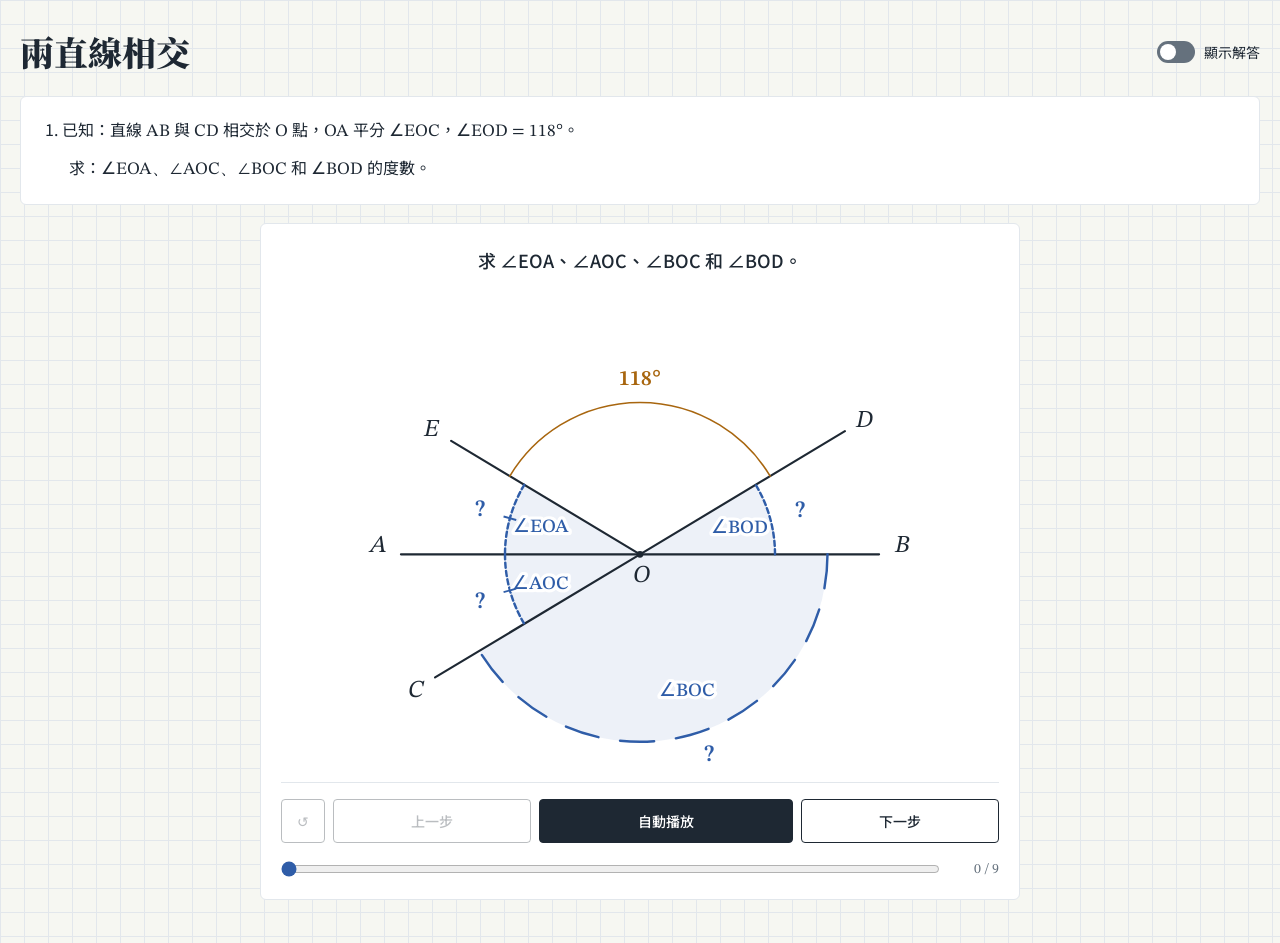
==== index.html @ e32dabe2 "Label target angles inside their arcs" ====
<!doctype html>
<html lang="zh-Hant" data-theme="light">
<head>
<meta charset="utf-8">
<meta name="viewport" content="width=device-width,initial-scale=1,viewport-fit=cover">
<meta name="description" content="初一幾何工作紙 7.1，第 1 題：角度推算與 T 字解同步動畫。">
<meta name="theme-color" content="#F6F7F2">
<title>兩直線相交｜第 1 題</title>
<link rel="preconnect" href="https://fonts.googleapis.com">
<link rel="preconnect" href="https://fonts.gstatic.com" crossorigin>
<link href="https://fonts.googleapis.com/css2?family=Noto+Sans+TC:wght@400;500;700&family=Noto+Serif+TC:wght@600;900&family=STIX+Two+Text:ital,wght@0,400;0,600;1,400&display=swap" rel="stylesheet">
<style>
:root{--paper:#F6F7F2;--grid:#E2E7EC;--card:#fff;--ink:#1E2833;--muted:#65717D;--blue:#2F5DA8;--blue-soft:#E3EBF7;--red:#C23B2A;--red-soft:#FBE6E2;--hi:#F3E07A;--amber:#A8660F;--serif:"Noto Serif TC","PMingLiU",serif;--sans:"Noto Sans TC","Microsoft JhengHei",sans-serif;--math:"STIX Two Text","Cambria Math","Times New Roman",serif}
*{box-sizing:border-box}body{margin:0;background-color:var(--paper);background-image:linear-gradient(var(--grid) 1px,transparent 1px),linear-gradient(90deg,var(--grid) 1px,transparent 1px);background-size:24px 24px;color:var(--ink);font:16px/1.75 var(--sans);padding:28px 20px 44px}.wrap{max-width:1320px;margin:auto}h1{font:900 clamp(25px,3vw,34px)/1.4 var(--serif);margin:0 0 20px}.problem{padding:18px 24px;margin-bottom:18px}.card{background:var(--card);border:1px solid var(--grid);border-radius:6px}.problem p{margin:0}.problem p+p{margin-top:6px;padding-left:1.5em}.math{font-family:var(--math);font-size:1.09em}.main{display:grid;grid-template-columns:minmax(0,1.16fr) minmax(0,1fr);gap:18px;align-items:start}.work{--proof-left:68.253968%;padding:19px 22px 24px;min-height:570px}h2{font:600 18px/1.5 var(--serif);position:relative;left:var(--proof-left);width:max-content;transform:translateX(-50%);text-align:center;margin:0;padding:0 0 7px}.proof{border-top:1px solid var(--ink)}.row{display:grid;grid-template-columns:minmax(0,var(--proof-left)) minmax(0,1fr);cursor:pointer;outline-offset:3px}.cell{padding:12px 10px;display:flex;gap:8px;align-items:baseline;min-width:0}.cell:first-child{border-right:1px solid var(--ink)}.cell:last-child{font-size:14px}.num{font-family:var(--math);color:var(--muted);flex:none;width:1.05em}.row.active{background:var(--blue-soft);color:var(--blue)}.row.active .num{color:var(--blue)}.row:hover{background:#F1F5FB}.formula{font:19px/1.95 var(--math);min-width:0}.continuation{display:block;padding-left:3.8em;text-indent:-.8em}.known{font:15px/1.85 var(--sans)}.frac{display:inline-flex;flex-direction:column;vertical-align:middle;align-items:center;font:16px/1.08 var(--math);margin:0 .14em;position:relative;top:-1px}.frac span{padding:0 .16em}.frac span:first-child{border-bottom:1.2px solid;padding-bottom:2px}.frac span:last-child{padding-top:2px}.answer{display:flex;justify-content:flex-end;margin:26px 0 0;min-height:74px}.answer span{border:2px solid var(--red);border-radius:3px;padding:8px 13px;color:var(--red);font:20px/1.75 var(--math);background:linear-gradient(transparent 52%,#F3E07A66 52%)}[hidden]{display:none!important}.new{animation:write .55s both}@keyframes write{from{opacity:0;transform:translateY(5px)}to{opacity:1;transform:translateY(0)}}.stage{position:sticky;top:16px;padding:10px 18px 18px;container-type:inline-size;container-name:animation}.figure{position:relative}svg{display:block;width:100%;height:auto;overflow:visible}.axis{fill:none;stroke:var(--ink);stroke-width:2.3;stroke-linecap:round}.point{fill:var(--ink)}.letter{font:italic 26px var(--math);fill:var(--ink);text-anchor:middle}.angle{fill:none;stroke:var(--blue);stroke-width:2.4;stroke-linecap:round;stroke-dasharray:1 1;stroke-dashoffset:0;transition:opacity .3s}.angle.enter{animation:draw .85s ease-out both}@keyframes draw{from{stroke-dashoffset:1}to{stroke-dashoffset:0}}.known-arc{stroke:var(--amber);stroke-width:1.7}.sector{fill:var(--blue);opacity:.085}.sector.final{fill:var(--red)}.highlight-ray{stroke:var(--blue);stroke-width:3.3;stroke-linecap:round;fill:none;animation:write .4s both}.angle-label{font:600 25px var(--math);fill:var(--blue);text-anchor:middle;paint-order:stroke;stroke:var(--card);stroke-width:7;stroke-linejoin:round}.angle-label.known-label{font-size:23px;fill:var(--amber)}.final-angle{stroke:var(--red)}.final-label{fill:var(--red)}.tick{stroke:var(--blue);stroke-width:2}.controls{border-top:1px solid var(--grid);padding-top:16px;display:grid;grid-template-columns:44px minmax(0,1fr) minmax(0,1.28fr) minmax(0,1fr);gap:8px}button{font:500 14px var(--sans);padding:9px 7px;min-height:44px;border:1px solid var(--ink);background:transparent;color:var(--ink);border-radius:4px;cursor:pointer;transition:background .15s,transform .15s}button:hover:not(:disabled){background:var(--blue-soft);transform:translateY(-1px)}button:active:not(:disabled){transform:translateY(1px)}button.primary{background:var(--ink);color:white}button.primary:hover{background:var(--blue)}button:disabled{opacity:.3;cursor:default}button:focus-visible,input:focus-visible,.row:focus-visible{outline:2px solid var(--blue);outline-offset:3px}.scrub{display:flex;align-items:center;gap:14px;margin-top:14px}input[type=range]{flex:1;min-width:0;height:24px;margin:0;accent-color:var(--blue);cursor:pointer}.count{font:14px var(--math);color:var(--muted);min-width:3.2em;text-align:right;font-variant-numeric:tabular-nums}.skip{position:fixed;top:-80px;background:white;color:var(--ink);padding:10px;z-index:3}.skip:focus{top:4px}noscript p{color:var(--red)}
@media(min-width:1100px){.formula{font-size:20px}.work{min-height:590px}.stage{padding-inline:20px}}
@media(max-width:1000px) and (min-width:761px){.main{grid-template-columns:1fr 1fr}.work{padding-inline:12px}.formula{font-size:17px}.cell{padding-inline:6px;gap:5px}.cell:last-child{font-size:13px}.work{--proof-left:65.517241%}.known{font-size:13px}}
@media(max-width:760px){body{padding:20px 12px 30px}h1{margin-bottom:14px}.problem{padding:14px 16px;font-size:14px}.problem p+p{padding-left:0}.main{grid-template-columns:1fr;gap:14px}.stage{position:static;grid-row:1;padding:4px 14px 16px}.figure{max-width:520px;margin:auto}.work{min-height:0;padding:17px 12px 24px}.formula{font-size:18px}.known{font-size:14px}.cell{padding:11px 7px;gap:5px}.cell:last-child{font-size:13px}.work{--proof-left:66.666667%}.answer{margin-top:22px}.answer span{font-size:19px}button{font-size:13px;padding-inline:3px}.continuation{padding-left:2.9em}.frac{font-size:15px}}
@media(max-width:359px){.formula{font-size:16px}.known{font-size:12px}.cell:last-child{font-size:12px}.answer span{font-size:17px}.work{--proof-left:65.517241%}}
.work{min-height:0}.formula{line-height:1.65}.continuation{padding-left:3em;text-indent:0}.known{display:block}.cell{padding-block:10px}.result{white-space:nowrap}
@media(max-width:1000px){.result{display:block}}
@media(max-width:359px){.continuation{padding-left:2em}.formula{font-size:15px}.frac{font-size:13px}.work{--proof-left:68.75%}.answer span{font-size:15px}}
.page-head{display:flex;justify-content:space-between;align-items:center;gap:16px;margin-bottom:20px}.page-head h1{margin:0}.solution-switch{display:inline-flex;align-items:center;gap:9px;min-height:44px;cursor:pointer;white-space:nowrap;font-size:14px}.solution-switch input{position:absolute;width:1px;height:1px;opacity:0}.switch-track{width:38px;height:22px;border-radius:12px;background:var(--muted);position:relative;transition:background .2s}.switch-track::after{content:'';position:absolute;top:3px;left:3px;width:16px;height:16px;border-radius:50%;background:white;transition:transform .2s}.solution-switch input:checked+.switch-track{background:var(--blue)}.solution-switch input:checked+.switch-track::after{transform:translateX(16px)}.solution-switch input:focus-visible+.switch-track{outline:2px solid var(--blue);outline-offset:4px}.main[data-solution="false"]{grid-template-columns:minmax(0,760px);justify-content:center}.main[data-solution="false"] .stage{position:static;grid-row:auto}.main[data-solution="false"] .figure{max-width:600px;margin-inline:auto}.thought{font-size:18px;font-weight:500;min-height:3.2em;margin:12px 5px 0;text-align:center;text-wrap:balance;line-height:1.6}.relation{fill:none;stroke:var(--blue);stroke-width:1.8;stroke-dasharray:6 5;animation:write .5s both}
@media(max-width:760px){.page-head{margin-bottom:14px;gap:10px}.solution-switch{font-size:13px}.thought{font-size:16px;margin-top:14px}}
.controls button{min-width:0;white-space:nowrap}.target-angle{stroke-dasharray:.07 .045;stroke-width:2.6}.goal-name{font-size:20px;font-weight:500}
@container animation (max-width:420px){.controls{gap:6px}.controls button{font-size:13px;padding-inline:3px}}
@media(prefers-reduced-motion:reduce){*,*::before,*::after{animation:none!important;transition:none!important;scroll-behavior:auto!important}}
</style>
</head>
<body>
<a class="skip" href="#demo">跳到解答</a>
<div class="wrap">
<header class="page-head"><h1>兩直線相交</h1><label class="solution-switch"><input id="show-solution" type="checkbox" role="switch" aria-controls="solution"><span class="switch-track" aria-hidden="true"></span><span>顯示解答</span></label></header>
<section class="card problem" aria-label="第 1 題">
<p>1. 已知：直線 <span class="math">AB</span> 與 <span class="math">CD</span> 相交於 <span class="math">O</span> 點，<span class="math">OA</span> 平分 <span class="math">∠EOC</span>，<span class="math">∠EOD = 118°</span>。</p>
<p>求：<span class="math">∠EOA、∠AOC、∠BOC</span> 和 <span class="math">∠BOD</span> 的度數。</p>
</section>
<main class="main" id="demo" data-solution="false">
<section class="card work" id="solution" aria-labelledby="solution-title" hidden>
<h2 id="solution-title">解</h2>
<div class="proof" id="proof"></div>
<div class="answer" id="answer" hidden><span>∴ ∠EOA = ∠AOC = ∠BOD = 31°，<br>　∠BOC = 149°。</span></div>
<noscript><p>請開啟 JavaScript 以播放逐步解答。</p></noscript>
</section>
<section class="card stage" aria-label="角度動畫">
<p class="thought" id="thought">求 ∠EOA、∠AOC、∠BOC 和 ∠BOD。</p>
<div class="figure"><svg id="figure" viewBox="0 0 640 510" role="img" aria-labelledby="figure-title figure-desc"><title id="figure-title">直線 AB 與 CD 相交於 O</title><desc id="figure-desc">OA 平分左方的角 EOC。上方角 EOD 為 118 度。</desc><g id="shades"></g><g id="axes"></g><g id="rays"></g><g id="arcs"></g><g id="labels"></g></svg></div>
<div class="controls">
<button id="reset" aria-label="重新開始" title="重新開始">↺</button>
<button id="prev">上一步</button>
<button id="play" class="primary">自動播放</button>
<button id="next">下一步</button>
</div>
<div class="scrub"><input id="range" type="range" min="0" max="9" value="0" step="1" aria-label="解答步驟"><output class="count" id="count" for="range">0 / 9</output></div>
<div id="announce" role="status" aria-live="polite" style="position:absolute;width:1px;height:1px;overflow:hidden;clip-path:inset(50%)"></div>
</section>
</main>
</div>
<script>
(()=>{
'use strict';
const $=id=>document.getElementById(id);
const half='<span class="frac" role="math" aria-label="二分之一"><span>1</span><span>2</span></span>';
const rows=[
{at:0,target:0,reason:'已知',base:'<span class="known">AB、CD 相交於 O，<br>OA 平分 ∠EOC，∠EOD = 118°。</span>'},
{at:1,target:2,reason:'平角定義、角的差',base:'∠EOC = 180° − ∠EOD',calc:2,extra:'<span class="continuation">= 180° − 118°<span class="result"> = 62°</span></span>'},
{at:3,target:4,reason:'平分定義',base:`∠EOA = ∠AOC<br><span class="continuation">= ${half}∠EOC</span>`,calc:4,extra:`<span class="continuation">= ${half}× 62° = 31°</span>`},
{at:5,target:6,reason:'平角定義、角的差',base:'∠BOC = 180° − ∠AOC',calc:6,extra:'<span class="continuation">= 180° − 31°<span class="result"> = 149°</span></span>'},
{at:7,target:8,reason:'對頂角相等',base:'∠BOD = ∠AOC',calc:8,extra:'<span class="continuation">= 31°</span>'}
];
const announcements=['求 ∠EOA、∠AOC、∠BOC 和 ∠BOD 的度數。','角 EOC 等於 180 度減角 EOD。','角 EOC 等於 62 度。','OA 平分角 EOC，角 EOA 與角 AOC 都是角 EOC 的一半。','角 EOA 與角 AOC 均為 31 度。','角 BOC 等於 180 度減角 AOC。','角 BOC 為 149 度。','角 BOD 與角 AOC 是對頂角，兩角相等。','角 BOD 為 31 度。','所以角 EOA、角 AOC、角 BOD 均為 31 度，角 BOC 為 149 度。'];
const thoughts=['求 ∠EOA、∠AOC、∠BOC 和 ∠BOD。','∠EOC 與 ∠EOD 組成平角。','由平角扣去已知角，求 ∠EOC。','OA 平分 ∠EOC。','把 ∠EOC 平分，得到 ∠EOA 和 ∠AOC。','∠BOC 與 ∠AOC 組成平角。','由平角扣去 ∠AOC，求 ∠BOC。','∠BOD 與 ∠AOC 是對頂角。','利用對頂角相等，求 ∠BOD。','回看四個所求的角。'];
let step=0,timer=null,previousStep=-1,showSolution=false;
const NS='http://www.w3.org/2000/svg',cx=320,cy=267;
function el(tag,attrs,text){const e=document.createElementNS(NS,tag);for(const [k,v] of Object.entries(attrs))e.setAttribute(k,v);if(text!==undefined)e.textContent=text;return e;}
function pos(a,r){const t=a*Math.PI/180;return[cx+r*Math.cos(t),cy-r*Math.sin(t)];}
function arc(a,b,r){const p=pos(a,r),q=pos(b,r);return `M ${p} A ${r} ${r} 0 ${Math.abs(b-a)>180?1:0} ${b>a?0:1} ${q}`;}
function sector(a,b,r){return `M ${cx} ${cy} L ${pos(a,r)} A ${r} ${r} 0 ${Math.abs(b-a)>180?1:0} ${b>a?0:1} ${pos(b,r)} Z`;}
const points={A:180,B:0,C:211,D:31,E:149};
function init(){
 for(const [name,a] of Object.entries(points)){
  const p=pos(a,name==='E'?235:255);
  $('axes').append(el('path',{d:`M ${cx} ${cy} L ${p}`,class:'axis'}));
  let [x,y]=pos(a,name==='E'?260:279);
  if(name==='A'||name==='B')y-=10;
  $('labels').append(el('text',{x,y:y+8,class:'letter'},name));
 }
 $('labels').append(el('circle',{cx,cy,r:3.6,class:'point'}),el('text',{x:cx+2,y:cy+29,class:'letter'},'O'));
}
function angle(key,a,b,r,label,options={}){
 if(options.goal)label='?';
 else if(!showSolution&&!options.known&&label)label='?';
 const path=el('path',{d:arc(a,b,r),class:`angle ${options.known?'known-arc ':''}${options.final?'final-angle ':''}${options.goal?'target-angle ':''}${options.enter?'enter':''}`,pathLength:1,'data-angle-name':key});
 $('arcs').append(path);
 if(options.goal){const [x,y]=pos(options.labelAngle??((a+b)/2),options.nameR??110);$('arcs').append(el('text',{x,y:y+7,class:'angle-label goal-name'},`∠${key}`));}
 if(label){const [x,y]=pos(options.labelAngle??((a+b)/2),options.labelR??r+25);$('arcs').append(el('text',{x,y:y+8,class:`angle-label ${options.known?'known-label ':''}${options.goal?'goal-label ':''}${options.final?'final-label':''}`},label));}
}
function shade(a,b,r,final=false){$('shades').append(el('path',{d:sector(a,b,r),class:'sector'+(final?' final':''),'data-angle':`${a},${b}`}));}
function ray(a){$('rays').append(el('path',{d:`M ${cx} ${cy} L ${pos(a,255)}`,class:'highlight-ray'}));}
function tick(a,r=84){const p=pos(a,r-7),q=pos(a,r+7);$('arcs').append(el('path',{d:`M ${p} L ${q}`,class:'tick'}));}
function draw(){
 for(const id of ['shades','rays','arcs'])$(id).replaceChildren();
 const fresh=step!==previousStep;
 angle('known',31,149,162,'118°',{known:true,labelR:189});
 if(step===0){
  angle('EOA',149,180,144,'?',{goal:true,enter:fresh,labelR:177,labelAngle:164});
  angle('AOC',180,211,144,'?',{goal:true,enter:fresh,labelR:177,labelAngle:196});
  angle('BOC',0,-149,200,'?',{goal:true,enter:fresh,labelAngle:-71,labelR:225,nameR:153});
  angle('BOD',0,31,144,'?',{goal:true,enter:fresh,labelR:177});
  shade(149,211,144);shade(0,31,144);shade(0,-149,200);tick(164.5,144);tick(195.5,144);
 }
 if(step===1||step===2){shade(149,211,132);ray(31);ray(211);angle('eoc',149,211,134,step===1?'?':'62°',{enter:fresh,labelAngle:180,labelR:169});}
 if(step>=3){
  const final=step===9;
  angle('eoa',149,180,84,step===3?'?':'31°',{enter:fresh&&(step===3||step===4),final,labelR:119,labelAngle:164});
  angle('aoc',180,211,84,step===3?'?':'31°',{enter:fresh&&(step===3||step===4),final,labelR:119,labelAngle:196});
  tick(164.5);tick(195.5);
  if(step===3||step===4){shade(149,180,85);shade(180,211,85);ray(180);}
 }
 if(step>=5){angle('boc',0,-149,119,step===5?'?':'149°',{enter:fresh&&(step===5||step===6),final:step===9,labelAngle:-71,labelR:154});if(step===5||step===6){shade(0,-149,118);ray(0);ray(180);}}
 if(step>=7){angle('bod',0,31,84,step===7?'?':'31°',{enter:fresh&&(step===7||step===8),final:step===9,labelR:124});if(step===7||step===8){shade(0,31,84);shade(180,211,84);}}
 if(step===9){shade(149,211,84,true);shade(0,31,84,true);shade(0,-149,119,true);}
 if(!showSolution){
  if(step===1||step===2){shade(31,149,132);$('arcs').append(el('path',{d:arc(31,211,143),class:'relation'}));}
  if(step===5||step===6){shade(180,211,118);$('arcs').append(el('path',{d:arc(0,-180,133),class:'relation'}));}
 }
 $('figure-desc').textContent=showSolution?announcements[step]:thoughts[step];
}
function render(){
 const spoken=showSolution?announcements[step]:thoughts[step];
 $('solution').hidden=!showSolution;
 $('demo').setAttribute('data-solution',String(showSolution));
 $('show-solution').checked=showSolution;
 $('thought').hidden=showSolution&&step!==0;
 $('thought').textContent=thoughts[step];
 const active=rows.findLastIndex(r=>step>=r.at);
 $('proof').innerHTML=showSolution?rows.map((r,i)=>step<r.at?'':`<div class="row ${i===active&&step<9?'active':''}" role="button" tabindex="0" aria-label="查看第 ${i+1} 步：${r.reason}" data-to="${r.target}"><div class="cell"><span class="num">${i+1}.</span><div class="formula">${r.base}${r.calc!==undefined&&step>=r.calc?r.extra:''}</div></div><div class="cell"><span class="num">${i+1}.</span><span>${r.reason}</span></div></div>`).join(''):'';
 if(showSolution&&step>previousStep){const row=$('proof').children[active];if(row&&rows[active].at===step)row.classList.add('new');}
 $('answer').hidden=!showSolution||step!==9;
 if(showSolution&&step===9&&previousStep!==9)$('answer').classList.add('new');
 $('range').value=step;$('count').textContent=`${step} / 9`;
 $('range').setAttribute('aria-valuetext',spoken);
 $('prev').disabled=step===0;$('next').disabled=step===9;$('reset').disabled=step===0&&!timer;
 $('announce').textContent=spoken;
 if(!timer)$('play').textContent=step===9?'重新播放':'自動播放';
 draw();previousStep=step;
}
function pause(){clearTimeout(timer);timer=null;$('play').textContent=step===9?'重新播放':'自動播放';$('play').setAttribute('aria-pressed','false');}
function go(n){pause();step=Math.max(0,Math.min(9,n));render();$('play').textContent=step===9?'重新播放':'自動播放';}
function advance(){if(step>=9){pause();render();return;}step++;render();if(step===9){pause();render();return;}timer=setTimeout(advance,step===3||step===5?3200:2700);}
 $('next').onclick=()=>go(step+1);$('prev').onclick=()=>go(step-1);$('reset').onclick=()=>go(0);$('range').oninput=e=>go(Number(e.target.value));
 $('show-solution').onchange=e=>{pause();showSolution=e.target.checked;render();};
 $('play').onclick=()=>{if(timer){pause();render();return;}if(step===9){step=0;render();}$('play').textContent='暫停';$('play').setAttribute('aria-pressed','true');timer=setTimeout(advance,1800);$('reset').disabled=false;};
 $('proof').addEventListener('click',e=>{const row=e.target.closest('[data-to]');if(row)go(Number(row.dataset.to));});
 $('proof').addEventListener('keydown',e=>{if(e.key==='Enter'||e.key===' '){const row=e.target.closest('[data-to]');if(row){e.preventDefault();go(Number(row.dataset.to));}}});
 document.addEventListener('keydown',e=>{if(e.target.matches('input,button,[role="button"]'))return;if(e.key==='ArrowRight'){e.preventDefault();go(step+1);}if(e.key==='ArrowLeft'){e.preventDefault();go(step-1);}});
 document.addEventListener('visibilitychange',()=>{if(document.hidden){pause();render();}});
 // A URL fragment reopens the chosen animation position when reviewing a specific step.
 const requested=Number(location.hash.replace('#step=',''));if(Number.isInteger(requested)&&requested>=0&&requested<=9)step=requested;
 // Each question opens with its solution concealed; this preference is never persisted.
 init();render();$('play').setAttribute('aria-pressed','false');
})();
</script>
</body>
</html>
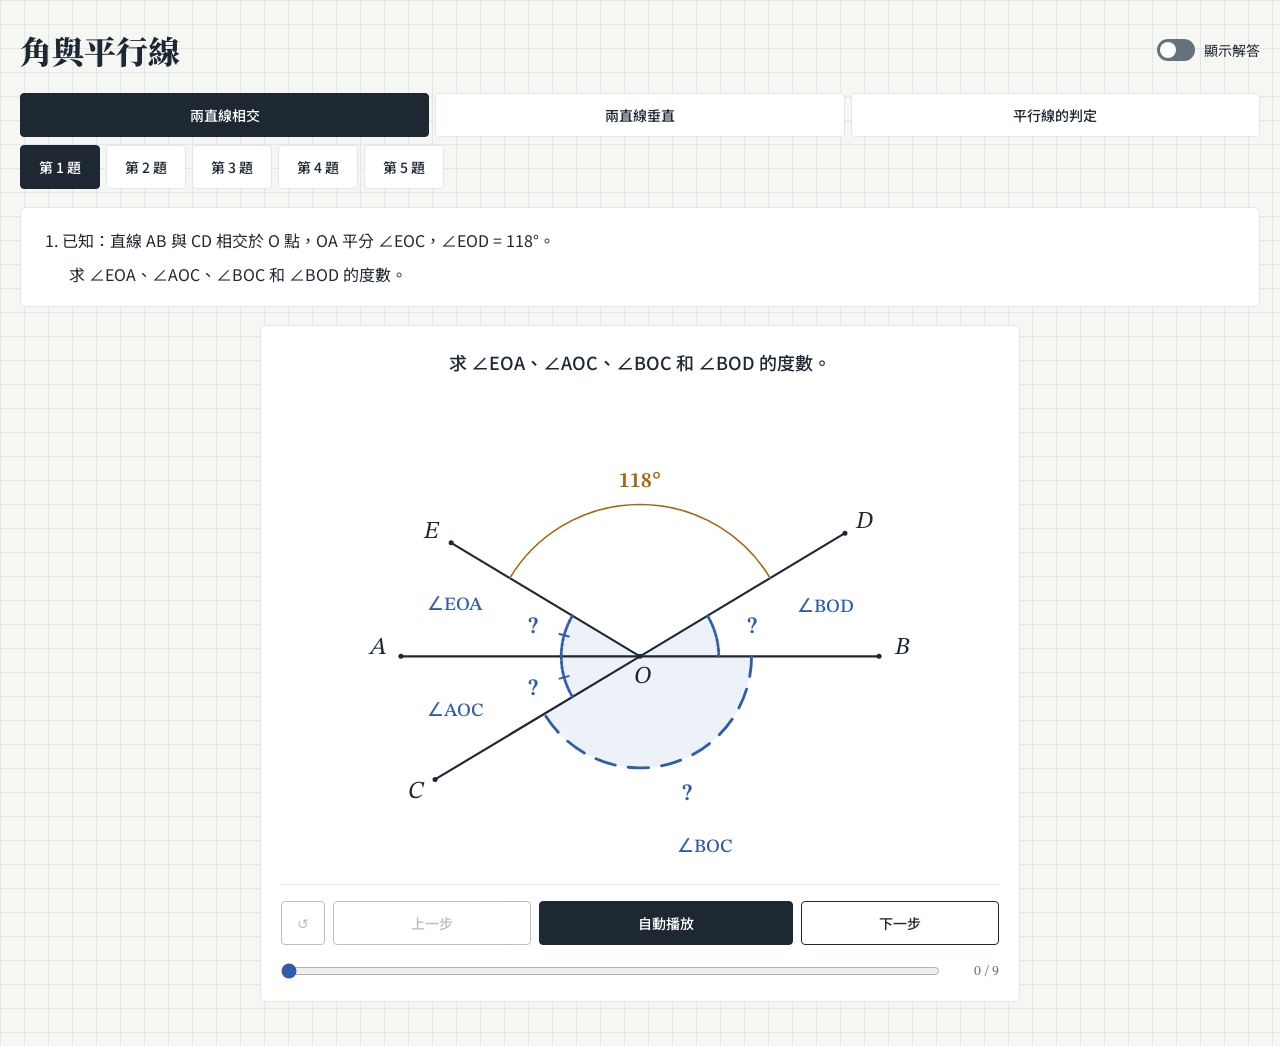
==== commit cf128468: "Complete all worksheet angle and parallel-line lessons" ====
--- a/index.html
+++ b/index.html
@@ -1,164 +1,38 @@
 <!doctype html>
-<html lang="zh-Hant" data-theme="light">
+<html lang="zh-Hant">
 <head>
 <meta charset="utf-8">
 <meta name="viewport" content="width=device-width,initial-scale=1,viewport-fit=cover">
-<meta name="description" content="初一幾何工作紙 7.1，第 1 題：角度推算與 T 字解同步動畫。">
+<meta name="description" content="初一幾何工作紙 7.1–7.2：14 題角度推算及證明，思路動畫與 T 字解同步。">
 <meta name="theme-color" content="#F6F7F2">
-<title>兩直線相交｜第 1 題</title>
+<title>角與平行線｜幾何工作紙 7.1–7.2</title>
 <link rel="preconnect" href="https://fonts.googleapis.com">
 <link rel="preconnect" href="https://fonts.gstatic.com" crossorigin>
 <link href="https://fonts.googleapis.com/css2?family=Noto+Sans+TC:wght@400;500;700&family=Noto+Serif+TC:wght@600;900&family=STIX+Two+Text:ital,wght@0,400;0,600;1,400&display=swap" rel="stylesheet">
-<style>
-:root{--paper:#F6F7F2;--grid:#E2E7EC;--card:#fff;--ink:#1E2833;--muted:#65717D;--blue:#2F5DA8;--blue-soft:#E3EBF7;--red:#C23B2A;--red-soft:#FBE6E2;--hi:#F3E07A;--amber:#A8660F;--serif:"Noto Serif TC","PMingLiU",serif;--sans:"Noto Sans TC","Microsoft JhengHei",sans-serif;--math:"STIX Two Text","Cambria Math","Times New Roman",serif}
-*{box-sizing:border-box}body{margin:0;background-color:var(--paper);background-image:linear-gradient(var(--grid) 1px,transparent 1px),linear-gradient(90deg,var(--grid) 1px,transparent 1px);background-size:24px 24px;color:var(--ink);font:16px/1.75 var(--sans);padding:28px 20px 44px}.wrap{max-width:1320px;margin:auto}h1{font:900 clamp(25px,3vw,34px)/1.4 var(--serif);margin:0 0 20px}.problem{padding:18px 24px;margin-bottom:18px}.card{background:var(--card);border:1px solid var(--grid);border-radius:6px}.problem p{margin:0}.problem p+p{margin-top:6px;padding-left:1.5em}.math{font-family:var(--math);font-size:1.09em}.main{display:grid;grid-template-columns:minmax(0,1.16fr) minmax(0,1fr);gap:18px;align-items:start}.work{--proof-left:68.253968%;padding:19px 22px 24px;min-height:570px}h2{font:600 18px/1.5 var(--serif);position:relative;left:var(--proof-left);width:max-content;transform:translateX(-50%);text-align:center;margin:0;padding:0 0 7px}.proof{border-top:1px solid var(--ink)}.row{display:grid;grid-template-columns:minmax(0,var(--proof-left)) minmax(0,1fr);cursor:pointer;outline-offset:3px}.cell{padding:12px 10px;display:flex;gap:8px;align-items:baseline;min-width:0}.cell:first-child{border-right:1px solid var(--ink)}.cell:last-child{font-size:14px}.num{font-family:var(--math);color:var(--muted);flex:none;width:1.05em}.row.active{background:var(--blue-soft);color:var(--blue)}.row.active .num{color:var(--blue)}.row:hover{background:#F1F5FB}.formula{font:19px/1.95 var(--math);min-width:0}.continuation{display:block;padding-left:3.8em;text-indent:-.8em}.known{font:15px/1.85 var(--sans)}.frac{display:inline-flex;flex-direction:column;vertical-align:middle;align-items:center;font:16px/1.08 var(--math);margin:0 .14em;position:relative;top:-1px}.frac span{padding:0 .16em}.frac span:first-child{border-bottom:1.2px solid;padding-bottom:2px}.frac span:last-child{padding-top:2px}.answer{display:flex;justify-content:flex-end;margin:26px 0 0;min-height:74px}.answer span{border:2px solid var(--red);border-radius:3px;padding:8px 13px;color:var(--red);font:20px/1.75 var(--math);background:linear-gradient(transparent 52%,#F3E07A66 52%)}[hidden]{display:none!important}.new{animation:write .55s both}@keyframes write{from{opacity:0;transform:translateY(5px)}to{opacity:1;transform:translateY(0)}}.stage{position:sticky;top:16px;padding:10px 18px 18px;container-type:inline-size;container-name:animation}.figure{position:relative}svg{display:block;width:100%;height:auto;overflow:visible}.axis{fill:none;stroke:var(--ink);stroke-width:2.3;stroke-linecap:round}.point{fill:var(--ink)}.letter{font:italic 26px var(--math);fill:var(--ink);text-anchor:middle}.angle{fill:none;stroke:var(--blue);stroke-width:2.4;stroke-linecap:round;stroke-dasharray:1 1;stroke-dashoffset:0;transition:opacity .3s}.angle.enter{animation:draw .85s ease-out both}@keyframes draw{from{stroke-dashoffset:1}to{stroke-dashoffset:0}}.known-arc{stroke:var(--amber);stroke-width:1.7}.sector{fill:var(--blue);opacity:.085}.sector.final{fill:var(--red)}.highlight-ray{stroke:var(--blue);stroke-width:3.3;stroke-linecap:round;fill:none;animation:write .4s both}.angle-label{font:600 25px var(--math);fill:var(--blue);text-anchor:middle;paint-order:stroke;stroke:var(--card);stroke-width:7;stroke-linejoin:round}.angle-label.known-label{font-size:23px;fill:var(--amber)}.final-angle{stroke:var(--red)}.final-label{fill:var(--red)}.tick{stroke:var(--blue);stroke-width:2}.controls{border-top:1px solid var(--grid);padding-top:16px;display:grid;grid-template-columns:44px minmax(0,1fr) minmax(0,1.28fr) minmax(0,1fr);gap:8px}button{font:500 14px var(--sans);padding:9px 7px;min-height:44px;border:1px solid var(--ink);background:transparent;color:var(--ink);border-radius:4px;cursor:pointer;transition:background .15s,transform .15s}button:hover:not(:disabled){background:var(--blue-soft);transform:translateY(-1px)}button:active:not(:disabled){transform:translateY(1px)}button.primary{background:var(--ink);color:white}button.primary:hover{background:var(--blue)}button:disabled{opacity:.3;cursor:default}button:focus-visible,input:focus-visible,.row:focus-visible{outline:2px solid var(--blue);outline-offset:3px}.scrub{display:flex;align-items:center;gap:14px;margin-top:14px}input[type=range]{flex:1;min-width:0;height:24px;margin:0;accent-color:var(--blue);cursor:pointer}.count{font:14px var(--math);color:var(--muted);min-width:3.2em;text-align:right;font-variant-numeric:tabular-nums}.skip{position:fixed;top:-80px;background:white;color:var(--ink);padding:10px;z-index:3}.skip:focus{top:4px}noscript p{color:var(--red)}
-@media(min-width:1100px){.formula{font-size:20px}.work{min-height:590px}.stage{padding-inline:20px}}
-@media(max-width:1000px) and (min-width:761px){.main{grid-template-columns:1fr 1fr}.work{padding-inline:12px}.formula{font-size:17px}.cell{padding-inline:6px;gap:5px}.cell:last-child{font-size:13px}.work{--proof-left:65.517241%}.known{font-size:13px}}
-@media(max-width:760px){body{padding:20px 12px 30px}h1{margin-bottom:14px}.problem{padding:14px 16px;font-size:14px}.problem p+p{padding-left:0}.main{grid-template-columns:1fr;gap:14px}.stage{position:static;grid-row:1;padding:4px 14px 16px}.figure{max-width:520px;margin:auto}.work{min-height:0;padding:17px 12px 24px}.formula{font-size:18px}.known{font-size:14px}.cell{padding:11px 7px;gap:5px}.cell:last-child{font-size:13px}.work{--proof-left:66.666667%}.answer{margin-top:22px}.answer span{font-size:19px}button{font-size:13px;padding-inline:3px}.continuation{padding-left:2.9em}.frac{font-size:15px}}
-@media(max-width:359px){.formula{font-size:16px}.known{font-size:12px}.cell:last-child{font-size:12px}.answer span{font-size:17px}.work{--proof-left:65.517241%}}
-.work{min-height:0}.formula{line-height:1.65}.continuation{padding-left:3em;text-indent:0}.known{display:block}.cell{padding-block:10px}.result{white-space:nowrap}
-@media(max-width:1000px){.result{display:block}}
-@media(max-width:359px){.continuation{padding-left:2em}.formula{font-size:15px}.frac{font-size:13px}.work{--proof-left:68.75%}.answer span{font-size:15px}}
-.page-head{display:flex;justify-content:space-between;align-items:center;gap:16px;margin-bottom:20px}.page-head h1{margin:0}.solution-switch{display:inline-flex;align-items:center;gap:9px;min-height:44px;cursor:pointer;white-space:nowrap;font-size:14px}.solution-switch input{position:absolute;width:1px;height:1px;opacity:0}.switch-track{width:38px;height:22px;border-radius:12px;background:var(--muted);position:relative;transition:background .2s}.switch-track::after{content:'';position:absolute;top:3px;left:3px;width:16px;height:16px;border-radius:50%;background:white;transition:transform .2s}.solution-switch input:checked+.switch-track{background:var(--blue)}.solution-switch input:checked+.switch-track::after{transform:translateX(16px)}.solution-switch input:focus-visible+.switch-track{outline:2px solid var(--blue);outline-offset:4px}.main[data-solution="false"]{grid-template-columns:minmax(0,760px);justify-content:center}.main[data-solution="false"] .stage{position:static;grid-row:auto}.main[data-solution="false"] .figure{max-width:600px;margin-inline:auto}.thought{font-size:18px;font-weight:500;min-height:3.2em;margin:12px 5px 0;text-align:center;text-wrap:balance;line-height:1.6}.relation{fill:none;stroke:var(--blue);stroke-width:1.8;stroke-dasharray:6 5;animation:write .5s both}
-@media(max-width:760px){.page-head{margin-bottom:14px;gap:10px}.solution-switch{font-size:13px}.thought{font-size:16px;margin-top:14px}}
-.controls button{min-width:0;white-space:nowrap}.target-angle{stroke-dasharray:.07 .045;stroke-width:2.6}.goal-name{font-size:20px;font-weight:500}
-@container animation (max-width:420px){.controls{gap:6px}.controls button{font-size:13px;padding-inline:3px}}
-@media(prefers-reduced-motion:reduce){*,*::before,*::after{animation:none!important;transition:none!important;scroll-behavior:auto!important}}
-</style>
+<link rel="stylesheet" href="styles.css">
+<script src="lessons.js" defer></script>
+<script src="app.js" defer></script>
 </head>
 <body>
 <a class="skip" href="#demo">跳到解答</a>
 <div class="wrap">
-<header class="page-head"><h1>兩直線相交</h1><label class="solution-switch"><input id="show-solution" type="checkbox" role="switch" aria-controls="solution"><span class="switch-track" aria-hidden="true"></span><span>顯示解答</span></label></header>
-<section class="card problem" aria-label="第 1 題">
-<p>1. 已知：直線 <span class="math">AB</span> 與 <span class="math">CD</span> 相交於 <span class="math">O</span> 點，<span class="math">OA</span> 平分 <span class="math">∠EOC</span>，<span class="math">∠EOD = 118°</span>。</p>
-<p>求：<span class="math">∠EOA、∠AOC、∠BOC</span> 和 <span class="math">∠BOD</span> 的度數。</p>
-</section>
+<header class="page-head"><h1>角與平行線</h1><label class="solution-switch"><input id="show-solution" type="checkbox" role="switch" aria-controls="solution"><span class="switch-track" aria-hidden="true"></span><span>顯示解答</span></label></header>
+<nav class="chapters" id="chapters" aria-label="選擇章節"></nav>
+<nav class="questions" id="questions" aria-label="選擇題目"></nav>
+<section class="card problem" id="problem" aria-label="題目"></section>
 <main class="main" id="demo" data-solution="false">
 <section class="card work" id="solution" aria-labelledby="solution-title" hidden>
-<h2 id="solution-title">解</h2>
-<div class="proof" id="proof"></div>
-<div class="answer" id="answer" hidden><span>∴ ∠EOA = ∠AOC = ∠BOD = 31°，<br>　∠BOC = 149°。</span></div>
-<noscript><p>請開啟 JavaScript 以播放逐步解答。</p></noscript>
+<h2 id="solution-title">解</h2><div class="proof" id="proof"></div><div class="answer" id="answer" hidden></div>
 </section>
-<section class="card stage" aria-label="角度動畫">
-<p class="thought" id="thought">求 ∠EOA、∠AOC、∠BOC 和 ∠BOD。</p>
-<div class="figure"><svg id="figure" viewBox="0 0 640 510" role="img" aria-labelledby="figure-title figure-desc"><title id="figure-title">直線 AB 與 CD 相交於 O</title><desc id="figure-desc">OA 平分左方的角 EOC。上方角 EOD 為 118 度。</desc><g id="shades"></g><g id="axes"></g><g id="rays"></g><g id="arcs"></g><g id="labels"></g></svg></div>
-<div class="controls">
-<button id="reset" aria-label="重新開始" title="重新開始">↺</button>
-<button id="prev">上一步</button>
-<button id="play" class="primary">自動播放</button>
-<button id="next">下一步</button>
-</div>
-<div class="scrub"><input id="range" type="range" min="0" max="9" value="0" step="1" aria-label="解答步驟"><output class="count" id="count" for="range">0 / 9</output></div>
-<div id="announce" role="status" aria-live="polite" style="position:absolute;width:1px;height:1px;overflow:hidden;clip-path:inset(50%)"></div>
+<section class="card stage" aria-label="幾何動畫">
+<p class="thought" id="thought"></p>
+<div class="figure"><svg id="figure" viewBox="0 0 640 510" role="img" aria-labelledby="figure-title figure-desc"><title id="figure-title">幾何圖形</title><desc id="figure-desc"></desc><g id="shades"></g><g id="axes"></g><g id="rays"></g><g id="arcs"></g><g id="labels"></g></svg></div>
+<div class="controls"><button id="reset" aria-label="重新開始" title="重新開始">↺</button><button id="prev">上一步</button><button id="play" class="primary" aria-pressed="false">自動播放</button><button id="next">下一步</button></div>
+<div class="scrub"><input id="range" type="range" min="0" value="0" step="1" aria-label="解答步驟"><output class="count" id="count" for="range"></output></div>
+<div id="announce" class="sr-only" role="status" aria-live="polite"></div>
 </section>
 </main>
+<noscript><p>請開啟 JavaScript 以選擇題目及播放動畫。</p></noscript>
 </div>
-<script>
-(()=>{
-'use strict';
-const $=id=>document.getElementById(id);
-const half='<span class="frac" role="math" aria-label="二分之一"><span>1</span><span>2</span></span>';
-const rows=[
-{at:0,target:0,reason:'已知',base:'<span class="known">AB、CD 相交於 O，<br>OA 平分 ∠EOC，∠EOD = 118°。</span>'},
-{at:1,target:2,reason:'平角定義、角的差',base:'∠EOC = 180° − ∠EOD',calc:2,extra:'<span class="continuation">= 180° − 118°<span class="result"> = 62°</span></span>'},
-{at:3,target:4,reason:'平分定義',base:`∠EOA = ∠AOC<br><span class="continuation">= ${half}∠EOC</span>`,calc:4,extra:`<span class="continuation">= ${half}× 62° = 31°</span>`},
-{at:5,target:6,reason:'平角定義、角的差',base:'∠BOC = 180° − ∠AOC',calc:6,extra:'<span class="continuation">= 180° − 31°<span class="result"> = 149°</span></span>'},
-{at:7,target:8,reason:'對頂角相等',base:'∠BOD = ∠AOC',calc:8,extra:'<span class="continuation">= 31°</span>'}
-];
-const announcements=['求 ∠EOA、∠AOC、∠BOC 和 ∠BOD 的度數。','角 EOC 等於 180 度減角 EOD。','角 EOC 等於 62 度。','OA 平分角 EOC，角 EOA 與角 AOC 都是角 EOC 的一半。','角 EOA 與角 AOC 均為 31 度。','角 BOC 等於 180 度減角 AOC。','角 BOC 為 149 度。','角 BOD 與角 AOC 是對頂角，兩角相等。','角 BOD 為 31 度。','所以角 EOA、角 AOC、角 BOD 均為 31 度，角 BOC 為 149 度。'];
-const thoughts=['求 ∠EOA、∠AOC、∠BOC 和 ∠BOD。','∠EOC 與 ∠EOD 組成平角。','由平角扣去已知角，求 ∠EOC。','OA 平分 ∠EOC。','把 ∠EOC 平分，得到 ∠EOA 和 ∠AOC。','∠BOC 與 ∠AOC 組成平角。','由平角扣去 ∠AOC，求 ∠BOC。','∠BOD 與 ∠AOC 是對頂角。','利用對頂角相等，求 ∠BOD。','回看四個所求的角。'];
-let step=0,timer=null,previousStep=-1,showSolution=false;
-const NS='http://www.w3.org/2000/svg',cx=320,cy=267;
-function el(tag,attrs,text){const e=document.createElementNS(NS,tag);for(const [k,v] of Object.entries(attrs))e.setAttribute(k,v);if(text!==undefined)e.textContent=text;return e;}
-function pos(a,r){const t=a*Math.PI/180;return[cx+r*Math.cos(t),cy-r*Math.sin(t)];}
-function arc(a,b,r){const p=pos(a,r),q=pos(b,r);return `M ${p} A ${r} ${r} 0 ${Math.abs(b-a)>180?1:0} ${b>a?0:1} ${q}`;}
-function sector(a,b,r){return `M ${cx} ${cy} L ${pos(a,r)} A ${r} ${r} 0 ${Math.abs(b-a)>180?1:0} ${b>a?0:1} ${pos(b,r)} Z`;}
-const points={A:180,B:0,C:211,D:31,E:149};
-function init(){
- for(const [name,a] of Object.entries(points)){
-  const p=pos(a,name==='E'?235:255);
-  $('axes').append(el('path',{d:`M ${cx} ${cy} L ${p}`,class:'axis'}));
-  let [x,y]=pos(a,name==='E'?260:279);
-  if(name==='A'||name==='B')y-=10;
-  $('labels').append(el('text',{x,y:y+8,class:'letter'},name));
- }
- $('labels').append(el('circle',{cx,cy,r:3.6,class:'point'}),el('text',{x:cx+2,y:cy+29,class:'letter'},'O'));
-}
-function angle(key,a,b,r,label,options={}){
- if(options.goal)label='?';
- else if(!showSolution&&!options.known&&label)label='?';
- const path=el('path',{d:arc(a,b,r),class:`angle ${options.known?'known-arc ':''}${options.final?'final-angle ':''}${options.goal?'target-angle ':''}${options.enter?'enter':''}`,pathLength:1,'data-angle-name':key});
- $('arcs').append(path);
- if(options.goal){const [x,y]=pos(options.labelAngle??((a+b)/2),options.nameR??110);$('arcs').append(el('text',{x,y:y+7,class:'angle-label goal-name'},`∠${key}`));}
- if(label){const [x,y]=pos(options.labelAngle??((a+b)/2),options.labelR??r+25);$('arcs').append(el('text',{x,y:y+8,class:`angle-label ${options.known?'known-label ':''}${options.goal?'goal-label ':''}${options.final?'final-label':''}`},label));}
-}
-function shade(a,b,r,final=false){$('shades').append(el('path',{d:sector(a,b,r),class:'sector'+(final?' final':''),'data-angle':`${a},${b}`}));}
-function ray(a){$('rays').append(el('path',{d:`M ${cx} ${cy} L ${pos(a,255)}`,class:'highlight-ray'}));}
-function tick(a,r=84){const p=pos(a,r-7),q=pos(a,r+7);$('arcs').append(el('path',{d:`M ${p} L ${q}`,class:'tick'}));}
-function draw(){
- for(const id of ['shades','rays','arcs'])$(id).replaceChildren();
- const fresh=step!==previousStep;
- angle('known',31,149,162,'118°',{known:true,labelR:189});
- if(step===0){
-  angle('EOA',149,180,144,'?',{goal:true,enter:fresh,labelR:177,labelAngle:164});
-  angle('AOC',180,211,144,'?',{goal:true,enter:fresh,labelR:177,labelAngle:196});
-  angle('BOC',0,-149,200,'?',{goal:true,enter:fresh,labelAngle:-71,labelR:225,nameR:153});
-  angle('BOD',0,31,144,'?',{goal:true,enter:fresh,labelR:177});
-  shade(149,211,144);shade(0,31,144);shade(0,-149,200);tick(164.5,144);tick(195.5,144);
- }
- if(step===1||step===2){shade(149,211,132);ray(31);ray(211);angle('eoc',149,211,134,step===1?'?':'62°',{enter:fresh,labelAngle:180,labelR:169});}
- if(step>=3){
-  const final=step===9;
-  angle('eoa',149,180,84,step===3?'?':'31°',{enter:fresh&&(step===3||step===4),final,labelR:119,labelAngle:164});
-  angle('aoc',180,211,84,step===3?'?':'31°',{enter:fresh&&(step===3||step===4),final,labelR:119,labelAngle:196});
-  tick(164.5);tick(195.5);
-  if(step===3||step===4){shade(149,180,85);shade(180,211,85);ray(180);}
- }
- if(step>=5){angle('boc',0,-149,119,step===5?'?':'149°',{enter:fresh&&(step===5||step===6),final:step===9,labelAngle:-71,labelR:154});if(step===5||step===6){shade(0,-149,118);ray(0);ray(180);}}
- if(step>=7){angle('bod',0,31,84,step===7?'?':'31°',{enter:fresh&&(step===7||step===8),final:step===9,labelR:124});if(step===7||step===8){shade(0,31,84);shade(180,211,84);}}
- if(step===9){shade(149,211,84,true);shade(0,31,84,true);shade(0,-149,119,true);}
- if(!showSolution){
-  if(step===1||step===2){shade(31,149,132);$('arcs').append(el('path',{d:arc(31,211,143),class:'relation'}));}
-  if(step===5||step===6){shade(180,211,118);$('arcs').append(el('path',{d:arc(0,-180,133),class:'relation'}));}
- }
- $('figure-desc').textContent=showSolution?announcements[step]:thoughts[step];
-}
-function render(){
- const spoken=showSolution?announcements[step]:thoughts[step];
- $('solution').hidden=!showSolution;
- $('demo').setAttribute('data-solution',String(showSolution));
- $('show-solution').checked=showSolution;
- $('thought').hidden=showSolution&&step!==0;
- $('thought').textContent=thoughts[step];
- const active=rows.findLastIndex(r=>step>=r.at);
- $('proof').innerHTML=showSolution?rows.map((r,i)=>step<r.at?'':`<div class="row ${i===active&&step<9?'active':''}" role="button" tabindex="0" aria-label="查看第 ${i+1} 步：${r.reason}" data-to="${r.target}"><div class="cell"><span class="num">${i+1}.</span><div class="formula">${r.base}${r.calc!==undefined&&step>=r.calc?r.extra:''}</div></div><div class="cell"><span class="num">${i+1}.</span><span>${r.reason}</span></div></div>`).join(''):'';
- if(showSolution&&step>previousStep){const row=$('proof').children[active];if(row&&rows[active].at===step)row.classList.add('new');}
- $('answer').hidden=!showSolution||step!==9;
- if(showSolution&&step===9&&previousStep!==9)$('answer').classList.add('new');
- $('range').value=step;$('count').textContent=`${step} / 9`;
- $('range').setAttribute('aria-valuetext',spoken);
- $('prev').disabled=step===0;$('next').disabled=step===9;$('reset').disabled=step===0&&!timer;
- $('announce').textContent=spoken;
- if(!timer)$('play').textContent=step===9?'重新播放':'自動播放';
- draw();previousStep=step;
-}
-function pause(){clearTimeout(timer);timer=null;$('play').textContent=step===9?'重新播放':'自動播放';$('play').setAttribute('aria-pressed','false');}
-function go(n){pause();step=Math.max(0,Math.min(9,n));render();$('play').textContent=step===9?'重新播放':'自動播放';}
-function advance(){if(step>=9){pause();render();return;}step++;render();if(step===9){pause();render();return;}timer=setTimeout(advance,step===3||step===5?3200:2700);}
- $('next').onclick=()=>go(step+1);$('prev').onclick=()=>go(step-1);$('reset').onclick=()=>go(0);$('range').oninput=e=>go(Number(e.target.value));
- $('show-solution').onchange=e=>{pause();showSolution=e.target.checked;render();};
- $('play').onclick=()=>{if(timer){pause();render();return;}if(step===9){step=0;render();}$('play').textContent='暫停';$('play').setAttribute('aria-pressed','true');timer=setTimeout(advance,1800);$('reset').disabled=false;};
- $('proof').addEventListener('click',e=>{const row=e.target.closest('[data-to]');if(row)go(Number(row.dataset.to));});
- $('proof').addEventListener('keydown',e=>{if(e.key==='Enter'||e.key===' '){const row=e.target.closest('[data-to]');if(row){e.preventDefault();go(Number(row.dataset.to));}}});
- document.addEventListener('keydown',e=>{if(e.target.matches('input,button,[role="button"]'))return;if(e.key==='ArrowRight'){e.preventDefault();go(step+1);}if(e.key==='ArrowLeft'){e.preventDefault();go(step-1);}});
- document.addEventListener('visibilitychange',()=>{if(document.hidden){pause();render();}});
- // A URL fragment reopens the chosen animation position when reviewing a specific step.
- const requested=Number(location.hash.replace('#step=',''));if(Number.isInteger(requested)&&requested>=0&&requested<=9)step=requested;
- // Each question opens with its solution concealed; this preference is never persisted.
- init();render();$('play').setAttribute('aria-pressed','false');
-})();
-</script>
 </body>
-</html>
+</html>
--- a/styles.css
+++ b/styles.css
@@ -0,0 +1,20 @@
+:root{--paper:#F6F7F2;--grid:#E2E7EC;--card:#fff;--ink:#1E2833;--muted:#65717D;--blue:#2F5DA8;--blue-soft:#E3EBF7;--red:#C23B2A;--red-soft:#FBE6E2;--hi:#F3E07A;--amber:#A8660F;--serif:"Noto Serif TC","PMingLiU",serif;--sans:"Noto Sans TC","Microsoft JhengHei",sans-serif;--math:"STIX Two Text","Cambria Math","Times New Roman",serif}
+*{box-sizing:border-box}body{margin:0;background-color:var(--paper);background-image:linear-gradient(var(--grid) 1px,transparent 1px),linear-gradient(90deg,var(--grid) 1px,transparent 1px);background-size:24px 24px;color:var(--ink);font:16px/1.75 var(--sans);padding:28px 20px 44px}.wrap{max-width:1320px;margin:auto}h1{font:900 clamp(25px,3vw,34px)/1.4 var(--serif);margin:0 0 20px}.problem{padding:18px 24px;margin-bottom:18px}.card{background:var(--card);border:1px solid var(--grid);border-radius:6px}.problem p{margin:0}.problem p+p{margin-top:6px;padding-left:1.5em}.math{font-family:var(--math);font-size:1.09em}.main{display:grid;grid-template-columns:minmax(0,1.16fr) minmax(0,1fr);gap:18px;align-items:start}.work{--proof-left:68.253968%;padding:19px 22px 24px;min-height:570px}h2{font:600 18px/1.5 var(--serif);position:relative;left:var(--proof-left);width:max-content;transform:translateX(-50%);text-align:center;margin:0;padding:0 0 7px}.proof{border-top:1px solid var(--ink)}.row{display:grid;grid-template-columns:minmax(0,var(--proof-left)) minmax(0,1fr);cursor:pointer;outline-offset:3px}.cell{padding:12px 10px;display:flex;gap:8px;align-items:baseline;min-width:0}.cell:first-child{border-right:1px solid var(--ink)}.cell:last-child{font-size:14px}.num{font-family:var(--math);color:var(--muted);flex:none;width:1.05em}.row.active{background:var(--blue-soft);color:var(--blue)}.row.active .num{color:var(--blue)}.row:hover{background:#F1F5FB}.formula{font:19px/1.95 var(--math);min-width:0}.continuation{display:block;padding-left:3.8em;text-indent:-.8em}.known{font:15px/1.85 var(--sans)}.frac{display:inline-flex;flex-direction:column;vertical-align:middle;align-items:center;font:16px/1.08 var(--math);margin:0 .14em;position:relative;top:-1px}.frac span{padding:0 .16em}.frac span:first-child{border-bottom:1.2px solid;padding-bottom:2px}.frac span:last-child{padding-top:2px}.answer{display:flex;justify-content:flex-end;margin:26px 0 0;min-height:74px}.answer span{border:2px solid var(--red);border-radius:3px;padding:8px 13px;color:var(--red);font:20px/1.75 var(--math);background:linear-gradient(transparent 52%,#F3E07A66 52%)}[hidden]{display:none!important}.new{animation:write .55s both}@keyframes write{from{opacity:0;transform:translateY(5px)}to{opacity:1;transform:translateY(0)}}.stage{position:sticky;top:16px;padding:10px 18px 18px;container-type:inline-size;container-name:animation}.figure{position:relative}svg{display:block;width:100%;height:auto;overflow:visible}.axis{fill:none;stroke:var(--ink);stroke-width:2.3;stroke-linecap:round}.point{fill:var(--ink)}.letter{font:italic 26px var(--math);fill:var(--ink);text-anchor:middle}.angle{fill:none;stroke:var(--blue);stroke-width:2.4;stroke-linecap:round;stroke-dasharray:1 1;stroke-dashoffset:0;transition:opacity .3s}.angle.enter{animation:draw .85s ease-out both}@keyframes draw{from{stroke-dashoffset:1}to{stroke-dashoffset:0}}.known-arc{stroke:var(--amber);stroke-width:1.7}.sector{fill:var(--blue);opacity:.085}.sector.final{fill:var(--red)}.highlight-ray{stroke:var(--blue);stroke-width:3.3;stroke-linecap:round;fill:none;animation:write .4s both}.angle-label{font:600 25px var(--math);fill:var(--blue);text-anchor:middle;paint-order:stroke;stroke:var(--card);stroke-width:7;stroke-linejoin:round}.angle-label.known-label{font-size:23px;fill:var(--amber)}.final-angle{stroke:var(--red)}.final-label{fill:var(--red)}.tick{stroke:var(--blue);stroke-width:2}.controls{border-top:1px solid var(--grid);padding-top:16px;display:grid;grid-template-columns:44px minmax(0,1fr) minmax(0,1.28fr) minmax(0,1fr);gap:8px}button{font:500 14px var(--sans);padding:9px 7px;min-height:44px;border:1px solid var(--ink);background:transparent;color:var(--ink);border-radius:4px;cursor:pointer;transition:background .15s,transform .15s}button:hover:not(:disabled){background:var(--blue-soft);transform:translateY(-1px)}button:active:not(:disabled){transform:translateY(1px)}button.primary{background:var(--ink);color:white}button.primary:hover{background:var(--blue)}button:disabled{opacity:.3;cursor:default}button:focus-visible,input:focus-visible,.row:focus-visible{outline:2px solid var(--blue);outline-offset:3px}.scrub{display:flex;align-items:center;gap:14px;margin-top:14px}input[type=range]{flex:1;min-width:0;height:24px;margin:0;accent-color:var(--blue);cursor:pointer}.count{font:14px var(--math);color:var(--muted);min-width:3.2em;text-align:right;font-variant-numeric:tabular-nums}.skip{position:fixed;top:-80px;background:white;color:var(--ink);padding:10px;z-index:3}.skip:focus{top:4px}noscript p{color:var(--red)}
+@media(min-width:1100px){.formula{font-size:20px}.work{min-height:590px}.stage{padding-inline:20px}}
+@media(max-width:1000px) and (min-width:761px){.main{grid-template-columns:1fr 1fr}.work{padding-inline:12px}.formula{font-size:17px}.cell{padding-inline:6px;gap:5px}.cell:last-child{font-size:13px}.work{--proof-left:65.517241%}.known{font-size:13px}}
+@media(max-width:760px){body{padding:20px 12px 30px}h1{margin-bottom:14px}.problem{padding:14px 16px;font-size:14px}.problem p+p{padding-left:0}.main{grid-template-columns:1fr;gap:14px}.stage{position:static;grid-row:1;padding:4px 14px 16px}.figure{max-width:520px;margin:auto}.work{min-height:0;padding:17px 12px 24px}.formula{font-size:18px}.known{font-size:14px}.cell{padding:11px 7px;gap:5px}.cell:last-child{font-size:13px}.work{--proof-left:66.666667%}.answer{margin-top:22px}.answer span{font-size:19px}button{font-size:13px;padding-inline:3px}.continuation{padding-left:2.9em}.frac{font-size:15px}}
+@media(max-width:359px){.formula{font-size:16px}.known{font-size:12px}.cell:last-child{font-size:12px}.answer span{font-size:17px}.work{--proof-left:65.517241%}}
+.work{min-height:0}.formula{line-height:1.65}.continuation{padding-left:3em;text-indent:0}.known{display:block}.cell{padding-block:10px}.result{white-space:nowrap}
+@media(max-width:1000px){.result{display:block}}
+@media(max-width:359px){.continuation{padding-left:2em}.formula{font-size:15px}.frac{font-size:13px}.work{--proof-left:68.75%}.answer span{font-size:15px}}
+.page-head{display:flex;justify-content:space-between;align-items:center;gap:16px;margin-bottom:20px}.page-head h1{margin:0}.solution-switch{display:inline-flex;align-items:center;gap:9px;min-height:44px;cursor:pointer;white-space:nowrap;font-size:14px}.solution-switch input{position:absolute;width:1px;height:1px;opacity:0}.switch-track{width:38px;height:22px;border-radius:12px;background:var(--muted);position:relative;transition:background .2s}.switch-track::after{content:'';position:absolute;top:3px;left:3px;width:16px;height:16px;border-radius:50%;background:white;transition:transform .2s}.solution-switch input:checked+.switch-track{background:var(--blue)}.solution-switch input:checked+.switch-track::after{transform:translateX(16px)}.solution-switch input:focus-visible+.switch-track{outline:2px solid var(--blue);outline-offset:4px}.main[data-solution="false"]{grid-template-columns:minmax(0,760px);justify-content:center}.main[data-solution="false"] .stage{position:static;grid-row:auto}.main[data-solution="false"] .figure{max-width:600px;margin-inline:auto}.thought{font-size:18px;font-weight:500;min-height:3.2em;margin:12px 5px 0;text-align:center;text-wrap:balance;line-height:1.6}.relation{fill:none;stroke:var(--blue);stroke-width:1.8;stroke-dasharray:6 5;animation:write .5s both}
+@media(max-width:760px){.page-head{margin-bottom:14px;gap:10px}.solution-switch{font-size:13px}.thought{font-size:16px;margin-top:14px}}
+.controls button{min-width:0;white-space:nowrap}.target-angle{stroke-dasharray:.07 .045;stroke-width:2.6}.goal-name{font-size:20px;font-weight:500}
+@container animation (max-width:420px){.controls{gap:6px}.controls button{font-size:13px;padding-inline:3px}}
+@media(prefers-reduced-motion:reduce){*,*::before,*::after{animation:none!important;transition:none!important;scroll-behavior:auto!important}}
+
+.chapters{display:grid;grid-template-columns:repeat(3,minmax(0,1fr));gap:6px;margin-bottom:8px}.questions{display:flex;gap:6px;overflow-x:auto;padding-bottom:2px;margin-bottom:16px}.questions button{flex:0 0 auto;padding-inline:18px}nav button{border-color:var(--grid);background:var(--card)}nav button[aria-pressed="true"]{border-color:var(--ink);background:var(--ink);color:white}nav button[aria-pressed="true"]:hover{background:var(--blue)}.sr-only{position:absolute;width:1px;height:1px;overflow:hidden;clip-path:inset(50%)}.angle-symbol{font:16px var(--math);fill:var(--ink);text-anchor:middle;paint-order:stroke;stroke:var(--card);stroke-width:5px}.right-mark{fill:none;stroke:var(--blue);stroke-width:1.8}.parallel-mark{fill:none;stroke:var(--blue);stroke-width:2.2;stroke-linejoin:round}.parallel-mark.red{stroke:var(--red)}.target-line{stroke-dasharray:7 6;stroke-width:3}.proved-ray{stroke-width:3;opacity:.7}.final-ray{stroke:var(--red)}.angle.focused{stroke-width:3}.proof-seal{font:17px/1.8 var(--math);margin:24px 0 0;color:var(--blue)}.goal-name{font-size:20px;font-weight:500}.formula var{font-family:var(--math);font-style:italic}.formula{overflow-wrap:normal}.formula .continuation{padding-left:2.5em}.answer span{max-width:100%}.page-head h1{font-size:clamp(24px,3vw,32px)}
+@media(max-width:760px){.chapters button{font-size:13px;padding-inline:3px}.questions button{font-size:13px;padding-inline:15px}.formula .continuation{padding-left:1.6em}.goal-name{font-size:22px}}
+@media(max-width:359px){.chapters button{font-size:12px}.formula .continuation{padding-left:1em}}
+.formula .continuation{padding-left:3em}.formula.equation{display:grid;grid-template-columns:max-content minmax(0,1fr);column-gap:.25em;align-items:baseline}.eq-lhs{white-space:nowrap}.eq-rhs{min-width:0}.formula.equation .continuation{padding-left:0}.formula.equation.long-lhs{display:block}.long-lhs>.eq-lhs,.long-lhs>.eq-rhs{display:block}
+.numeric-equality{white-space:nowrap}
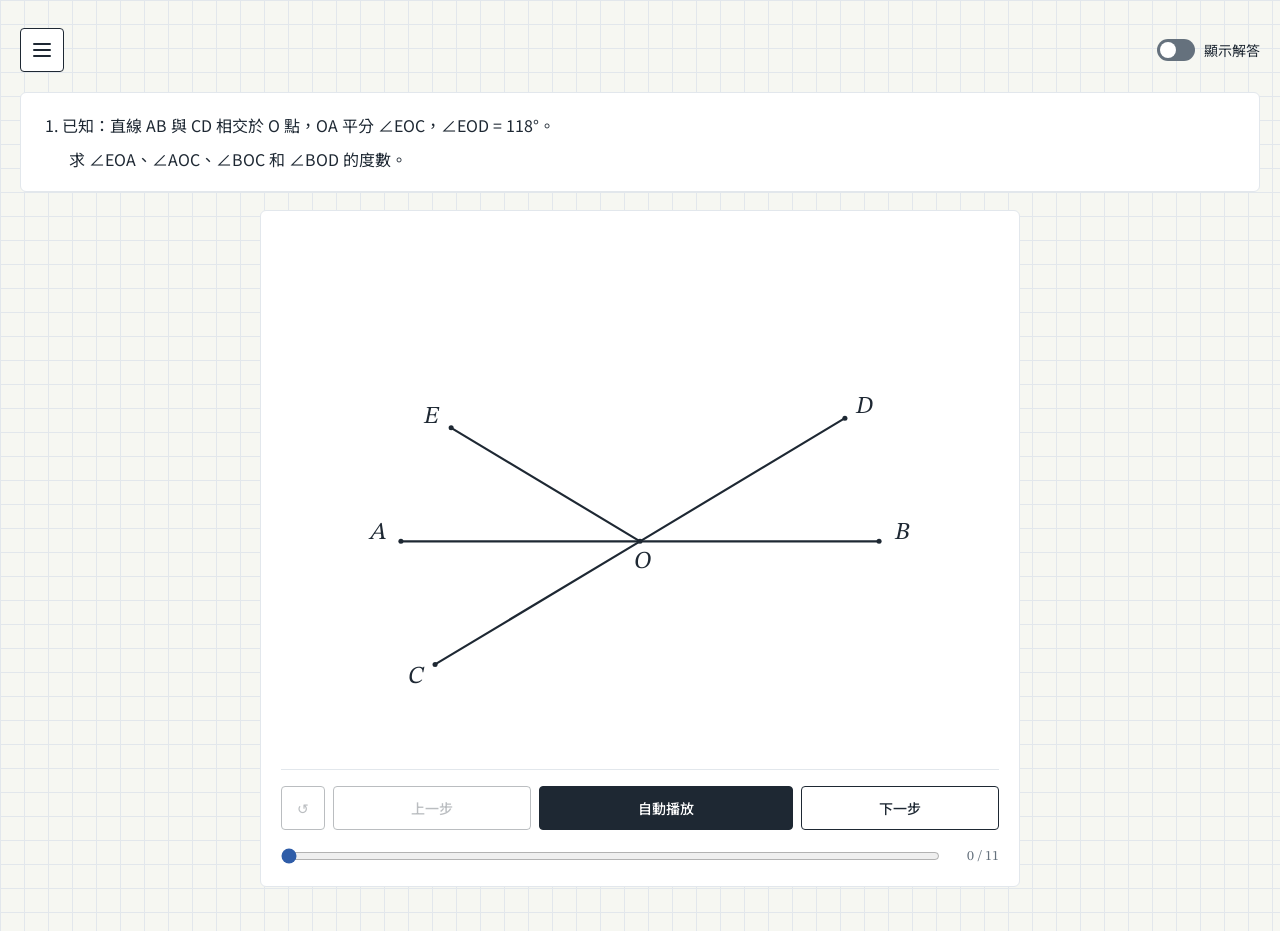
==== commit 197ff252: "Group worksheet questions in a collapsible menu" ====
--- a/index.html
+++ b/index.html
@@ -5,20 +5,26 @@
 <meta name="viewport" content="width=device-width,initial-scale=1,viewport-fit=cover">
 <meta name="description" content="初一幾何工作紙 7.1–7.2：14 題角度推算及證明，思路動畫與 T 字解同步。">
 <meta name="theme-color" content="#F6F7F2">
-<title>角與平行線｜幾何工作紙 7.1–7.2</title>
+<title>幾何工作紙 7.1–7.2</title>
 <link rel="preconnect" href="https://fonts.googleapis.com">
 <link rel="preconnect" href="https://fonts.gstatic.com" crossorigin>
 <link href="https://fonts.googleapis.com/css2?family=Noto+Sans+TC:wght@400;500;700&family=Noto+Serif+TC:wght@600;900&family=STIX+Two+Text:ital,wght@0,400;0,600;1,400&display=swap" rel="stylesheet">
-<link rel="stylesheet" href="styles.css">
+<link rel="stylesheet" href="styles.css?v=question-menu">
 <script src="lessons.js" defer></script>
-<script src="app.js" defer></script>
+<script src="app.js?v=question-menu" defer></script>
 </head>
 <body>
 <a class="skip" href="#demo">跳到解答</a>
 <div class="wrap">
-<header class="page-head"><h1>角與平行線</h1><label class="solution-switch"><input id="show-solution" type="checkbox" role="switch" aria-controls="solution"><span class="switch-track" aria-hidden="true"></span><span>顯示解答</span></label></header>
-<nav class="chapters" id="chapters" aria-label="選擇章節"></nav>
-<nav class="questions" id="questions" aria-label="選擇題目"></nav>
+<header class="page-head">
+<div class="question-picker" id="question-picker">
+<button type="button" class="question-toggle" id="question-toggle" aria-label="選題" aria-expanded="false" aria-controls="questions">
+<span class="hamburger" aria-hidden="true"><i></i><i></i><i></i></span>
+</button>
+<nav class="question-panel card" id="questions" aria-label="選擇題目" hidden></nav>
+</div>
+<label class="solution-switch"><input id="show-solution" type="checkbox" role="switch" aria-controls="solution"><span class="switch-track" aria-hidden="true"></span><span>顯示解答</span></label>
+</header>
 <section class="card problem" id="problem" aria-label="題目"></section>
 <main class="main" id="demo" data-solution="false">
 <section class="card work" id="solution" aria-labelledby="solution-title" hidden>
@@ -35,4 +41,4 @@
 <noscript><p>請開啟 JavaScript 以選擇題目及播放動畫。</p></noscript>
 </div>
 </body>
-</html>+</html>
--- a/styles.css
+++ b/styles.css
@@ -1,20 +1,33 @@
 :root{--paper:#F6F7F2;--grid:#E2E7EC;--card:#fff;--ink:#1E2833;--muted:#65717D;--blue:#2F5DA8;--blue-soft:#E3EBF7;--red:#C23B2A;--red-soft:#FBE6E2;--hi:#F3E07A;--amber:#A8660F;--serif:"Noto Serif TC","PMingLiU",serif;--sans:"Noto Sans TC","Microsoft JhengHei",sans-serif;--math:"STIX Two Text","Cambria Math","Times New Roman",serif}
-*{box-sizing:border-box}body{margin:0;background-color:var(--paper);background-image:linear-gradient(var(--grid) 1px,transparent 1px),linear-gradient(90deg,var(--grid) 1px,transparent 1px);background-size:24px 24px;color:var(--ink);font:16px/1.75 var(--sans);padding:28px 20px 44px}.wrap{max-width:1320px;margin:auto}h1{font:900 clamp(25px,3vw,34px)/1.4 var(--serif);margin:0 0 20px}.problem{padding:18px 24px;margin-bottom:18px}.card{background:var(--card);border:1px solid var(--grid);border-radius:6px}.problem p{margin:0}.problem p+p{margin-top:6px;padding-left:1.5em}.math{font-family:var(--math);font-size:1.09em}.main{display:grid;grid-template-columns:minmax(0,1.16fr) minmax(0,1fr);gap:18px;align-items:start}.work{--proof-left:68.253968%;padding:19px 22px 24px;min-height:570px}h2{font:600 18px/1.5 var(--serif);position:relative;left:var(--proof-left);width:max-content;transform:translateX(-50%);text-align:center;margin:0;padding:0 0 7px}.proof{border-top:1px solid var(--ink)}.row{display:grid;grid-template-columns:minmax(0,var(--proof-left)) minmax(0,1fr);cursor:pointer;outline-offset:3px}.cell{padding:12px 10px;display:flex;gap:8px;align-items:baseline;min-width:0}.cell:first-child{border-right:1px solid var(--ink)}.cell:last-child{font-size:14px}.num{font-family:var(--math);color:var(--muted);flex:none;width:1.05em}.row.active{background:var(--blue-soft);color:var(--blue)}.row.active .num{color:var(--blue)}.row:hover{background:#F1F5FB}.formula{font:19px/1.95 var(--math);min-width:0}.continuation{display:block;padding-left:3.8em;text-indent:-.8em}.known{font:15px/1.85 var(--sans)}.frac{display:inline-flex;flex-direction:column;vertical-align:middle;align-items:center;font:16px/1.08 var(--math);margin:0 .14em;position:relative;top:-1px}.frac span{padding:0 .16em}.frac span:first-child{border-bottom:1.2px solid;padding-bottom:2px}.frac span:last-child{padding-top:2px}.answer{display:flex;justify-content:flex-end;margin:26px 0 0;min-height:74px}.answer span{border:2px solid var(--red);border-radius:3px;padding:8px 13px;color:var(--red);font:20px/1.75 var(--math);background:linear-gradient(transparent 52%,#F3E07A66 52%)}[hidden]{display:none!important}.new{animation:write .55s both}@keyframes write{from{opacity:0;transform:translateY(5px)}to{opacity:1;transform:translateY(0)}}.stage{position:sticky;top:16px;padding:10px 18px 18px;container-type:inline-size;container-name:animation}.figure{position:relative}svg{display:block;width:100%;height:auto;overflow:visible}.axis{fill:none;stroke:var(--ink);stroke-width:2.3;stroke-linecap:round}.point{fill:var(--ink)}.letter{font:italic 26px var(--math);fill:var(--ink);text-anchor:middle}.angle{fill:none;stroke:var(--blue);stroke-width:2.4;stroke-linecap:round;stroke-dasharray:1 1;stroke-dashoffset:0;transition:opacity .3s}.angle.enter{animation:draw .85s ease-out both}@keyframes draw{from{stroke-dashoffset:1}to{stroke-dashoffset:0}}.known-arc{stroke:var(--amber);stroke-width:1.7}.sector{fill:var(--blue);opacity:.085}.sector.final{fill:var(--red)}.highlight-ray{stroke:var(--blue);stroke-width:3.3;stroke-linecap:round;fill:none;animation:write .4s both}.angle-label{font:600 25px var(--math);fill:var(--blue);text-anchor:middle;paint-order:stroke;stroke:var(--card);stroke-width:7;stroke-linejoin:round}.angle-label.known-label{font-size:23px;fill:var(--amber)}.final-angle{stroke:var(--red)}.final-label{fill:var(--red)}.tick{stroke:var(--blue);stroke-width:2}.controls{border-top:1px solid var(--grid);padding-top:16px;display:grid;grid-template-columns:44px minmax(0,1fr) minmax(0,1.28fr) minmax(0,1fr);gap:8px}button{font:500 14px var(--sans);padding:9px 7px;min-height:44px;border:1px solid var(--ink);background:transparent;color:var(--ink);border-radius:4px;cursor:pointer;transition:background .15s,transform .15s}button:hover:not(:disabled){background:var(--blue-soft);transform:translateY(-1px)}button:active:not(:disabled){transform:translateY(1px)}button.primary{background:var(--ink);color:white}button.primary:hover{background:var(--blue)}button:disabled{opacity:.3;cursor:default}button:focus-visible,input:focus-visible,.row:focus-visible{outline:2px solid var(--blue);outline-offset:3px}.scrub{display:flex;align-items:center;gap:14px;margin-top:14px}input[type=range]{flex:1;min-width:0;height:24px;margin:0;accent-color:var(--blue);cursor:pointer}.count{font:14px var(--math);color:var(--muted);min-width:3.2em;text-align:right;font-variant-numeric:tabular-nums}.skip{position:fixed;top:-80px;background:white;color:var(--ink);padding:10px;z-index:3}.skip:focus{top:4px}noscript p{color:var(--red)}
+*{box-sizing:border-box}body{margin:0;background-color:var(--paper);background-image:linear-gradient(var(--grid) 1px,transparent 1px),linear-gradient(90deg,var(--grid) 1px,transparent 1px);background-size:24px 24px;color:var(--ink);font:16px/1.75 var(--sans);padding:28px 20px 44px}.wrap{max-width:1320px;margin:auto}.problem{padding:18px 24px;margin-bottom:18px}.card{background:var(--card);border:1px solid var(--grid);border-radius:6px}.problem p{margin:0}.problem p+p{margin-top:6px;padding-left:1.5em}.math{font-family:var(--math);font-size:1.09em}.main{display:grid;grid-template-columns:minmax(0,1.16fr) minmax(0,1fr);gap:18px;align-items:start}.work{--proof-left:68.253968%;padding:19px 22px 24px;min-height:570px}h2{font:600 18px/1.5 var(--serif);position:relative;left:var(--proof-left);width:max-content;transform:translateX(-50%);text-align:center;margin:0;padding:0 0 7px}.proof{border-top:1px solid var(--ink)}.row{display:grid;grid-template-columns:minmax(0,var(--proof-left)) minmax(0,1fr);cursor:pointer;outline-offset:3px}.cell{padding:12px 10px;display:flex;gap:8px;align-items:baseline;min-width:0}.cell:first-child{border-right:1px solid var(--ink)}.cell:last-child{font-size:14px}.num{font-family:var(--math);color:var(--muted);flex:none;width:1.05em}.row.active{background:var(--blue-soft);color:var(--blue)}.row.active .num{color:var(--blue)}.row:hover{background:#F1F5FB}.formula{font:19px/1.95 var(--math);min-width:0}.continuation{display:block;padding-left:3.8em;text-indent:-.8em}.known{font:15px/1.85 var(--sans)}.frac{display:inline-flex;flex-direction:column;vertical-align:middle;align-items:center;font:16px/1.08 var(--math);margin:0 .14em;position:relative;top:-1px}.frac span{padding:0 .16em}.frac span:first-child{border-bottom:1.2px solid;padding-bottom:2px}.frac span:last-child{padding-top:2px}.answer{display:flex;justify-content:flex-end;margin:26px 0 0;min-height:74px}.answer span{border:2px solid var(--red);border-radius:3px;padding:8px 13px;color:var(--red);font:20px/1.75 var(--math);background:linear-gradient(transparent 52%,#F3E07A66 52%)}[hidden]{display:none!important}.new{animation:write .55s both}@keyframes write{from{opacity:0;transform:translateY(5px)}to{opacity:1;transform:translateY(0)}}.stage{position:sticky;top:16px;padding:10px 18px 18px;container-type:inline-size;container-name:animation}.figure{position:relative}svg{display:block;width:100%;height:auto;overflow:visible}.axis{fill:none;stroke:var(--ink);stroke-width:2.3;stroke-linecap:round}.point{fill:var(--ink)}.letter{font:italic 26px var(--math);fill:var(--ink);text-anchor:middle}.angle{fill:none;stroke:var(--blue);stroke-width:2.4;stroke-linecap:round;stroke-dasharray:1 1;stroke-dashoffset:0;transition:opacity .3s}.angle.enter{animation:draw .85s ease-out both}@keyframes draw{from{stroke-dashoffset:1}to{stroke-dashoffset:0}}.known-arc{stroke:var(--amber);stroke-width:1.7}.sector{fill:var(--blue);opacity:.085}.sector.final{fill:var(--red)}.highlight-ray{stroke:var(--blue);stroke-width:3.3;stroke-linecap:round;fill:none;animation:write .4s both}.angle-label{font:600 25px var(--math);fill:var(--blue);text-anchor:middle;paint-order:stroke;stroke:var(--card);stroke-width:7;stroke-linejoin:round}.angle-label.known-label{font-size:23px;fill:var(--amber)}.final-angle{stroke:var(--red)}.final-label{fill:var(--red)}.tick{stroke:var(--blue);stroke-width:2}.controls{border-top:1px solid var(--grid);padding-top:16px;display:grid;grid-template-columns:44px minmax(0,1fr) minmax(0,1.28fr) minmax(0,1fr);gap:8px}button{font:500 14px var(--sans);padding:9px 7px;min-height:44px;border:1px solid var(--ink);background:transparent;color:var(--ink);border-radius:4px;cursor:pointer;transition:background .15s,transform .15s}button:hover:not(:disabled){background:var(--blue-soft);transform:translateY(-1px)}button:active:not(:disabled){transform:translateY(1px)}button.primary{background:var(--ink);color:white}button.primary:hover{background:var(--blue)}button:disabled{opacity:.3;cursor:default}button:focus-visible,input:focus-visible,.row:focus-visible{outline:2px solid var(--blue);outline-offset:3px}.scrub{display:flex;align-items:center;gap:14px;margin-top:14px}input[type=range]{flex:1;min-width:0;height:24px;margin:0;accent-color:var(--blue);cursor:pointer}.count{font:14px var(--math);color:var(--muted);min-width:3.2em;text-align:right;font-variant-numeric:tabular-nums}.skip{position:fixed;top:-80px;background:white;color:var(--ink);padding:10px;z-index:3}.skip:focus{top:4px}noscript p{color:var(--red)}
 @media(min-width:1100px){.formula{font-size:20px}.work{min-height:590px}.stage{padding-inline:20px}}
 @media(max-width:1000px) and (min-width:761px){.main{grid-template-columns:1fr 1fr}.work{padding-inline:12px}.formula{font-size:17px}.cell{padding-inline:6px;gap:5px}.cell:last-child{font-size:13px}.work{--proof-left:65.517241%}.known{font-size:13px}}
-@media(max-width:760px){body{padding:20px 12px 30px}h1{margin-bottom:14px}.problem{padding:14px 16px;font-size:14px}.problem p+p{padding-left:0}.main{grid-template-columns:1fr;gap:14px}.stage{position:static;grid-row:1;padding:4px 14px 16px}.figure{max-width:520px;margin:auto}.work{min-height:0;padding:17px 12px 24px}.formula{font-size:18px}.known{font-size:14px}.cell{padding:11px 7px;gap:5px}.cell:last-child{font-size:13px}.work{--proof-left:66.666667%}.answer{margin-top:22px}.answer span{font-size:19px}button{font-size:13px;padding-inline:3px}.continuation{padding-left:2.9em}.frac{font-size:15px}}
+@media(max-width:760px){body{padding:20px 12px 30px}.problem{padding:14px 16px;font-size:14px}.problem p+p{padding-left:0}.main{grid-template-columns:1fr;gap:14px}.stage{position:static;grid-row:1;padding:4px 14px 16px}.figure{max-width:520px;margin:auto}.work{min-height:0;padding:17px 12px 24px}.formula{font-size:18px}.known{font-size:14px}.cell{padding:11px 7px;gap:5px}.cell:last-child{font-size:13px}.work{--proof-left:66.666667%}.answer{margin-top:22px}.answer span{font-size:19px}button{font-size:13px;padding-inline:3px}.continuation{padding-left:2.9em}.frac{font-size:15px}}
 @media(max-width:359px){.formula{font-size:16px}.known{font-size:12px}.cell:last-child{font-size:12px}.answer span{font-size:17px}.work{--proof-left:65.517241%}}
 .work{min-height:0}.formula{line-height:1.65}.continuation{padding-left:3em;text-indent:0}.known{display:block}.cell{padding-block:10px}.result{white-space:nowrap}
 @media(max-width:1000px){.result{display:block}}
 @media(max-width:359px){.continuation{padding-left:2em}.formula{font-size:15px}.frac{font-size:13px}.work{--proof-left:68.75%}.answer span{font-size:15px}}
-.page-head{display:flex;justify-content:space-between;align-items:center;gap:16px;margin-bottom:20px}.page-head h1{margin:0}.solution-switch{display:inline-flex;align-items:center;gap:9px;min-height:44px;cursor:pointer;white-space:nowrap;font-size:14px}.solution-switch input{position:absolute;width:1px;height:1px;opacity:0}.switch-track{width:38px;height:22px;border-radius:12px;background:var(--muted);position:relative;transition:background .2s}.switch-track::after{content:'';position:absolute;top:3px;left:3px;width:16px;height:16px;border-radius:50%;background:white;transition:transform .2s}.solution-switch input:checked+.switch-track{background:var(--blue)}.solution-switch input:checked+.switch-track::after{transform:translateX(16px)}.solution-switch input:focus-visible+.switch-track{outline:2px solid var(--blue);outline-offset:4px}.main[data-solution="false"]{grid-template-columns:minmax(0,760px);justify-content:center}.main[data-solution="false"] .stage{position:static;grid-row:auto}.main[data-solution="false"] .figure{max-width:600px;margin-inline:auto}.thought{font-size:18px;font-weight:500;min-height:3.2em;margin:12px 5px 0;text-align:center;text-wrap:balance;line-height:1.6}.relation{fill:none;stroke:var(--blue);stroke-width:1.8;stroke-dasharray:6 5;animation:write .5s both}
+.page-head{display:flex;justify-content:space-between;align-items:center;gap:16px;margin-bottom:20px}.solution-switch{display:inline-flex;align-items:center;gap:9px;min-height:44px;cursor:pointer;white-space:nowrap;font-size:14px}.solution-switch input{position:absolute;width:1px;height:1px;opacity:0}.switch-track{width:38px;height:22px;border-radius:12px;background:var(--muted);position:relative;transition:background .2s}.switch-track::after{content:'';position:absolute;top:3px;left:3px;width:16px;height:16px;border-radius:50%;background:white;transition:transform .2s}.solution-switch input:checked+.switch-track{background:var(--blue)}.solution-switch input:checked+.switch-track::after{transform:translateX(16px)}.solution-switch input:focus-visible+.switch-track{outline:2px solid var(--blue);outline-offset:4px}.main[data-solution="false"]{grid-template-columns:minmax(0,760px);justify-content:center}.main[data-solution="false"] .stage{position:static;grid-row:auto}.main[data-solution="false"] .figure{max-width:600px;margin-inline:auto}.thought{font-size:18px;font-weight:500;min-height:3.2em;margin:12px 5px 0;text-align:center;text-wrap:balance;line-height:1.6}.relation{fill:none;stroke:var(--blue);stroke-width:1.8;stroke-dasharray:6 5;animation:write .5s both}
 @media(max-width:760px){.page-head{margin-bottom:14px;gap:10px}.solution-switch{font-size:13px}.thought{font-size:16px;margin-top:14px}}
 .controls button{min-width:0;white-space:nowrap}.target-angle{stroke-dasharray:.07 .045;stroke-width:2.6}.goal-name{font-size:20px;font-weight:500}
 @container animation (max-width:420px){.controls{gap:6px}.controls button{font-size:13px;padding-inline:3px}}
 @media(prefers-reduced-motion:reduce){*,*::before,*::after{animation:none!important;transition:none!important;scroll-behavior:auto!important}}
 
-.chapters{display:grid;grid-template-columns:repeat(3,minmax(0,1fr));gap:6px;margin-bottom:8px}.questions{display:flex;gap:6px;overflow-x:auto;padding-bottom:2px;margin-bottom:16px}.questions button{flex:0 0 auto;padding-inline:18px}nav button{border-color:var(--grid);background:var(--card)}nav button[aria-pressed="true"]{border-color:var(--ink);background:var(--ink);color:white}nav button[aria-pressed="true"]:hover{background:var(--blue)}.sr-only{position:absolute;width:1px;height:1px;overflow:hidden;clip-path:inset(50%)}.angle-symbol{font:16px var(--math);fill:var(--ink);text-anchor:middle;paint-order:stroke;stroke:var(--card);stroke-width:5px}.right-mark{fill:none;stroke:var(--blue);stroke-width:1.8}.parallel-mark{fill:none;stroke:var(--blue);stroke-width:2.2;stroke-linejoin:round}.parallel-mark.red{stroke:var(--red)}.target-line{stroke-dasharray:7 6;stroke-width:3}.proved-ray{stroke-width:3;opacity:.7}.final-ray{stroke:var(--red)}.angle.focused{stroke-width:3}.proof-seal{font:17px/1.8 var(--math);margin:24px 0 0;color:var(--blue)}.goal-name{font-size:20px;font-weight:500}.formula var{font-family:var(--math);font-style:italic}.formula{overflow-wrap:normal}.formula .continuation{padding-left:2.5em}.answer span{max-width:100%}.page-head h1{font-size:clamp(24px,3vw,32px)}
-@media(max-width:760px){.chapters button{font-size:13px;padding-inline:3px}.questions button{font-size:13px;padding-inline:15px}.formula .continuation{padding-left:1.6em}.goal-name{font-size:22px}}
-@media(max-width:359px){.chapters button{font-size:12px}.formula .continuation{padding-left:1em}}
+.sr-only{position:absolute;width:1px;height:1px;overflow:hidden;clip-path:inset(50%)}.angle-symbol{font:16px var(--math);fill:var(--ink);text-anchor:middle;paint-order:stroke;stroke:var(--card);stroke-width:5px}.right-mark{fill:none;stroke:var(--blue);stroke-width:1.8}.parallel-mark{fill:none;stroke:var(--blue);stroke-width:2.2;stroke-linejoin:round}.parallel-mark.red{stroke:var(--red)}.target-line{stroke-dasharray:7 6;stroke-width:3}.proved-ray{stroke-width:3;opacity:.7}.final-ray{stroke:var(--red)}.angle.focused{stroke-width:3}.proof-seal{font:17px/1.8 var(--math);margin:24px 0 0;color:var(--blue)}.goal-name{font-size:20px;font-weight:500}.formula var{font-family:var(--math);font-style:italic}.formula{overflow-wrap:normal}.formula .continuation{padding-left:2.5em}.answer span{max-width:100%}
+@media(max-width:760px){.formula .continuation{padding-left:1.6em}.goal-name{font-size:22px}}
+@media(max-width:359px){.formula .continuation{padding-left:1em}}
 .formula .continuation{padding-left:3em}.formula.equation{display:grid;grid-template-columns:max-content minmax(0,1fr);column-gap:.25em;align-items:baseline}.eq-lhs{white-space:nowrap}.eq-rhs{min-width:0}.formula.equation .continuation{padding-left:0}.formula.equation.long-lhs{display:block}.long-lhs>.eq-lhs,.long-lhs>.eq-rhs{display:block}
-.numeric-equality{white-space:nowrap}+.numeric-equality{white-space:nowrap}
+
+.question-picker{position:relative}
+.question-toggle{display:grid;place-items:center;width:44px;padding:0;background:var(--card)}
+.question-toggle[aria-expanded="true"]{background:var(--blue-soft);color:var(--blue);border-color:var(--blue)}
+.hamburger{display:grid;gap:4px;width:18px}
+.hamburger i{display:block;height:2px;background:currentColor;border-radius:1px}
+.question-panel{position:absolute;z-index:2;inset-block-start:calc(100% + 8px);inset-inline-start:0;width:min(350px,calc(100vw - 40px));max-height:calc(100dvh - 100px);overflow:auto;padding:12px;box-shadow:0 6px 18px #1e283319}
+.question-panel section+section{border-top:1px solid var(--grid);margin-top:12px;padding-top:12px}
+.question-panel h2{position:static;width:auto;transform:none;text-align:left;font:700 14px/1.5 var(--sans);padding:0 0 7px}
+.question-grid{display:grid;grid-template-columns:repeat(3,minmax(0,1fr));gap:6px}
+.question-grid button{border-color:var(--grid);background:var(--card);padding-inline:4px;white-space:nowrap}
+.question-grid button[aria-current="true"]{background:var(--ink);border-color:var(--ink);color:var(--card)}
+.question-grid button[aria-current="true"]:hover{background:var(--blue)}
